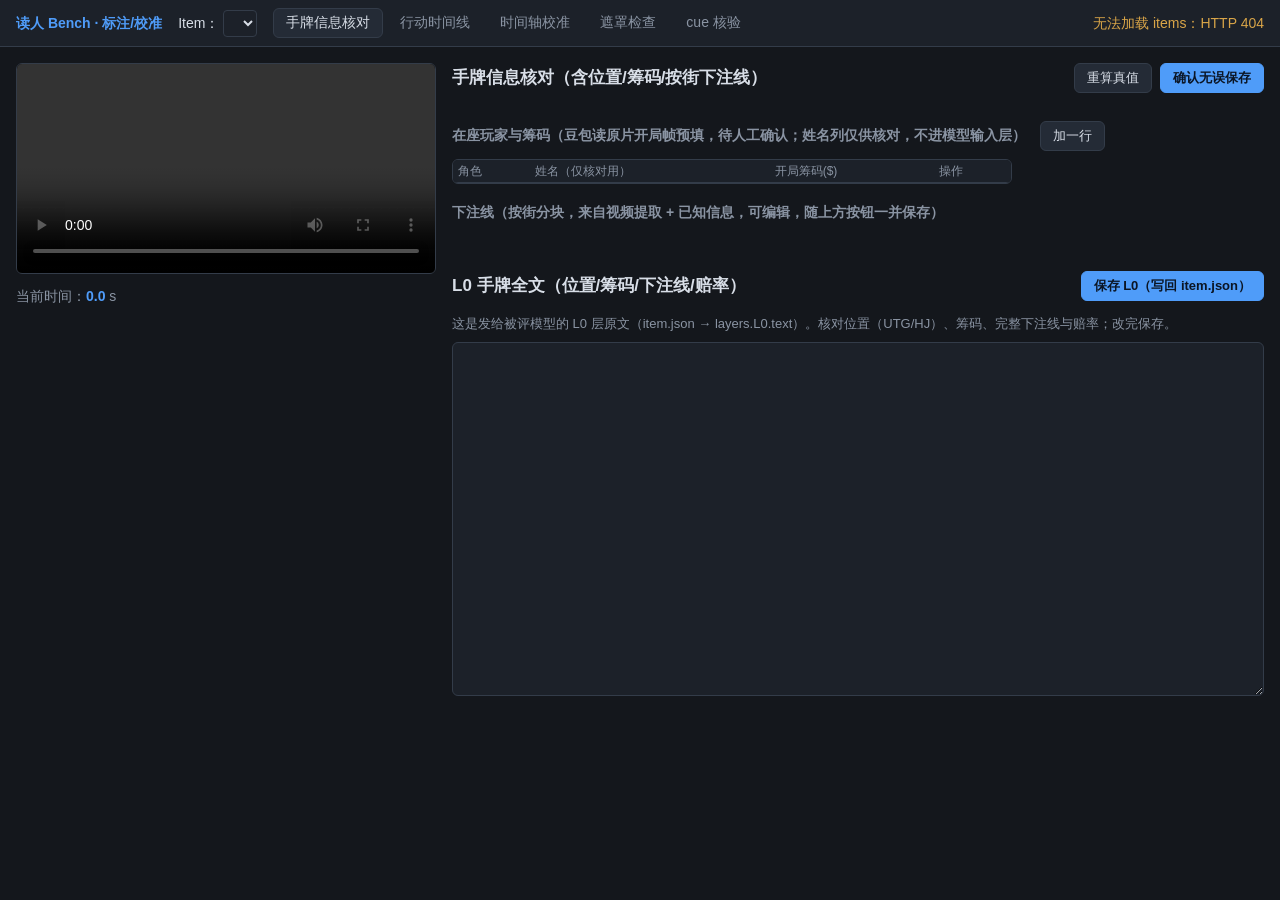
==== annotator/static/index.html @ 80746210 "readroom-bench v0.2: pipeline, runner, scoring, annotator, prompts, item metadata (no video assets) " ====
<!DOCTYPE html>
<html lang="zh-CN">
<head>
<meta charset="utf-8">
<meta name="viewport" content="width=device-width, initial-scale=1">
<title>读人 Bench 标注工具</title>
<link rel="stylesheet" href="style.css">
</head>
<body>
<header id="topbar">
  <span class="brand">读人 Bench · 标注/校准</span>
  <label>Item：
    <select id="item-select"></select>
  </label>
  <nav id="tabs">
    <button class="tab active" data-tab="truth">手牌信息核对</button>
    <button class="tab" data-tab="action">行动时间线</button>
    <button class="tab" data-tab="timeline">时间轴校准</button>
    <button class="tab" data-tab="mask">遮罩检查</button>
    <button class="tab" data-tab="cue">cue 核验</button>
  </nav>
  <span id="global-msg"></span>
</header>

<main id="layout">
  <aside id="video-pane">
    <video id="video" controls preload="metadata"></video>
    <div id="video-info">
      <span>当前时间：<b id="cur-time">0.0</b> s</span>
      <span id="video-missing" class="warn hidden">无视频文件</span>
    </div>
  </aside>

  <section id="content">
    <!-- 1. 手牌信息核对 -->
    <div class="panel active" id="panel-truth">
      <div class="panel-head">
        <h2>手牌信息核对（含位置/筹码/按街下注线） <span id="truth-verified-badge" class="badge hidden">已人工确认</span></h2>
        <div class="btns">
          <button id="btn-recompute">重算真值</button>
          <button id="btn-truth-save" class="primary">确认无误保存</button>
        </div>
      </div>
      <div id="truth-form" class="form-grid"></div>
      <h3 class="section-title">在座玩家与筹码（豆包读原片开局帧预填，待人工确认；姓名列仅供核对，不进模型输入层）
        <button id="btn-tp-add" style="margin-left:10px">加一行</button></h3>
      <div class="table-wrap" style="max-width:560px">
        <table id="tp-table">
          <thead><tr><th>角色</th><th>姓名（仅核对用）</th><th>开局筹码($)</th><th>操作</th></tr></thead>
          <tbody id="tp-tbody"></tbody>
        </table>
      </div>
      <h3 class="section-title">下注线（按街分块，来自视频提取 + 已知信息，可编辑，随上方按钮一并保存）</h3>
      <div id="bl-blocks"></div>
      <div id="truth-msg" class="msg"></div>
      <div class="panel-head" style="margin-top:18px">
        <h2>L0 手牌全文（位置/筹码/下注线/赔率）<span id="l0-verified-badge" class="badge hidden">已人工确认</span></h2>
        <div class="btns">
          <button id="btn-l0-save" class="primary">保存 L0（写回 item.json）</button>
        </div>
      </div>
      <p class="meta-line">这是发给被评模型的 L0 层原文（item.json → layers.L0.text）。核对位置（UTG/HJ）、筹码、完整下注线与赔率；改完保存。</p>
      <textarea id="l0-text" rows="16" spellcheck="false"></textarea>
      <div id="l0-msg" class="msg"></div>
    </div>

    <!-- 1.5 行动时间线 -->
    <div class="panel" id="panel-action">
      <div class="panel-head">
        <h2>行动时间线（下注动作 ↔ 视频秒）</h2>
        <div class="btns">
          <button id="btn-at-add-now">在当前播放时间新建动作</button>
          <button id="btn-at-save" class="primary">保存（标记已校准）</button>
        </div>
      </div>
      <p class="meta-line">由豆包看全程视频提取（黄色=初稿，绿色=人工）。左右拖动时间旁的 ⇔ 手柄微调秒数（视频实时跟随）；点击行跳视频。</p>
      <div class="table-wrap">
        <table id="at-table">
          <thead><tr>
            <th>时间(秒)</th><th>街</th><th>角色</th><th>动作</th><th>金额($)</th><th>来源</th><th>操作</th>
          </tr></thead>
          <tbody id="at-tbody"></tbody>
        </table>
      </div>
      <div id="at-msg" class="msg"></div>
    </div>

    <!-- 2. 时间轴校准 -->
    <div class="panel" id="panel-timeline">
      <div class="panel-head">
        <h2>时间轴校准</h2>
        <div class="btns">
          <button id="btn-tl-add-now">跳到当前播放时间新建事件</button>
          <button id="btn-tl-save" class="primary">保存（标记已校准）</button>
        </div>
      </div>
      <div id="tl-meta" class="meta-line"></div>
      <div id="tl-banned-warn" class="warn hidden"></div>
      <div class="table-wrap">
        <table id="tl-table">
          <thead><tr>
            <th>时间(秒)</th><th>谁</th><th class="th-content">观察内容（每行一条「字段: 内容」，可直接编辑）</th><th>来源</th><th>操作</th>
          </tr></thead>
          <tbody id="tl-tbody"></tbody>
        </table>
      </div>
      <div id="tl-msg" class="msg"></div>
    </div>

    <!-- 3. 遮罩检查 -->
    <div class="panel" id="panel-mask">
      <div class="panel-head">
        <h2>遮罩检查</h2>
        <div class="btns">
          <button id="btn-mask-save" class="primary">保存检查结果</button>
        </div>
      </div>
      <div class="mask-controls">
        <input id="mask-note" type="text" placeholder="泄露点备注（可选）">
        <button id="btn-mask-mark">标记当前时间为泄露点</button>
      </div>
      <div class="mask-controls">
        <label><input type="checkbox" id="mask-checked"> 本片已检查完毕</label>
        <span id="mask-conclusion" class="meta-line"></span>
      </div>
      <div class="table-wrap">
        <table id="mask-table">
          <thead><tr><th>时间(秒)</th><th>备注</th><th>操作</th></tr></thead>
          <tbody id="mask-tbody"></tbody>
        </table>
      </div>
      <div id="mask-msg" class="msg"></div>
    </div>

    <!-- 4. cue 核验 -->
    <div class="panel" id="panel-cue">
      <div class="panel-head">
        <h2>cue 核验（幻觉复核）</h2>
        <div class="btns">
          <button id="btn-cue-reload">重新加载</button>
          <button id="btn-cue-save" class="primary">保存复核结果</button>
        </div>
      </div>
      <div id="cue-stats" class="stats"></div>
      <div id="cue-groups"></div>
      <div id="cue-msg" class="msg"></div>
    </div>
  </section>
</main>

<script src="app.js"></script>
</body>
</html>
---- annotator/static/style.css ----
:root {
  --bg: #14171c;
  --bg2: #1c2129;
  --bg3: #242b36;
  --fg: #d8dee7;
  --fg-dim: #8a94a3;
  --accent: #4f9cf9;
  --green: #4cc38a;
  --red: #e5534b;
  --yellow: #d9a548;
  --border: #333c49;
}
* { box-sizing: border-box; }
html, body { margin: 0; padding: 0; background: var(--bg); color: var(--fg);
  font: 14px/1.5 -apple-system, "PingFang SC", "Microsoft YaHei", sans-serif; }

#topbar { display: flex; align-items: center; gap: 16px; flex-wrap: wrap;
  padding: 8px 16px; background: var(--bg2); border-bottom: 1px solid var(--border);
  position: sticky; top: 0; z-index: 10; }
.brand { font-weight: 700; color: var(--accent); }
#tabs { display: flex; gap: 4px; }
.tab { background: transparent; color: var(--fg-dim); border: 1px solid transparent;
  padding: 5px 12px; border-radius: 6px; cursor: pointer; font-size: 14px; }
.tab:hover { color: var(--fg); }
.tab.active { background: var(--bg3); color: var(--fg); border-color: var(--border); }
#global-msg { color: var(--yellow); margin-left: auto; }

#layout { display: flex; gap: 16px; padding: 16px; align-items: flex-start; }
#video-pane { flex: 0 0 420px; position: sticky; top: 58px; }
#video { width: 100%; background: #000; border: 1px solid var(--border); border-radius: 6px; }
#video-info { display: flex; gap: 12px; margin-top: 6px; color: var(--fg-dim); }
#video-info b { color: var(--accent); font-variant-numeric: tabular-nums; }
#content { flex: 1 1 auto; min-width: 0; }

.panel { display: none; }
.panel.active { display: block; }
.panel-head { display: flex; align-items: center; justify-content: space-between;
  gap: 12px; flex-wrap: wrap; margin-bottom: 10px; }
.panel-head h2 { margin: 0; font-size: 17px; }
.btns { display: flex; gap: 8px; }

button { background: var(--bg3); color: var(--fg); border: 1px solid var(--border);
  border-radius: 6px; padding: 5px 12px; cursor: pointer; font-size: 13px; }
button:hover { border-color: var(--accent); }
button.primary { background: var(--accent); border-color: var(--accent); color: #0b1524; font-weight: 600; }
button.danger { color: var(--red); }
button:disabled { opacity: .5; cursor: default; }

input, select, textarea { background: var(--bg2); color: var(--fg);
  border: 1px solid var(--border); border-radius: 4px; padding: 4px 6px; font-size: 13px; }
input:focus, select:focus { outline: none; border-color: var(--accent); }
input.readonly, input[readonly] { background: #191d24; color: var(--fg-dim); border-style: dashed; }
input.banned-hit { border-color: var(--red); background: #2c1a1a; color: #f0b0ac; }

.form-grid { display: grid; grid-template-columns: repeat(auto-fill, minmax(230px, 1fr)); gap: 10px 16px; }
.form-grid .field { display: flex; flex-direction: column; gap: 3px; }
.form-grid .field label { color: var(--fg-dim); font-size: 12px; }
.form-grid .field.wide { grid-column: 1 / -1; }

.badge { background: var(--green); color: #0b1a12; padding: 1px 8px; border-radius: 10px;
  font-size: 12px; font-weight: 600; }
.badge.gray { background: var(--bg3); color: var(--fg-dim); }
.hidden { display: none !important; }
.msg { margin-top: 10px; min-height: 20px; }
.msg.ok { color: var(--green); }
.msg.err { color: var(--red); }
.warn { color: var(--red); background: #2c1a1a; border: 1px solid var(--red);
  border-radius: 6px; padding: 6px 10px; margin-bottom: 8px; }
.meta-line { color: var(--fg-dim); font-size: 13px; margin-bottom: 8px; }

.table-wrap { overflow-x: auto; border: 1px solid var(--border); border-radius: 6px; }
table { border-collapse: collapse; width: 100%; font-size: 12.5px; }
th, td { border-bottom: 1px solid var(--border); padding: 2px 5px; text-align: left; vertical-align: top; }
th { background: var(--bg2); color: var(--fg-dim); position: sticky; top: 0; white-space: nowrap;
  font-weight: 500; font-size: 12px; }
th.th-content { width: 60%; }
tbody tr { cursor: pointer; }
tbody tr:hover { background: #202631; }
tr.flash { background: #2a3b55 !important; transition: background .2s; }
td input, td select { padding: 1px 4px; font-size: 12.5px; }
td button { padding: 1px 6px; font-size: 12px; }
#tl-table td:last-child, #at-table td:last-child,
#tl-table td:nth-last-child(2), #at-table td:nth-last-child(2) { white-space: nowrap; }
td input[type=text] { width: 100%; min-width: 60px; }
td input.t-input { width: 56px; }
td input.amt-input { width: 76px; }
/* 观察内容：单列多行文本，自动伸缩，内容完整可见 */
td textarea.ev-text { display: block; width: 100%; min-width: 240px; margin: 0;
  font: 12.5px/1.45 -apple-system, "PingFang SC", "Microsoft YaHei", sans-serif;
  background: transparent; color: var(--fg); border: 1px solid transparent; border-radius: 4px;
  padding: 1px 5px; resize: none; overflow: hidden; field-sizing: content; }
td textarea.ev-text:hover { border-color: var(--border); }
td textarea.ev-text:focus { outline: none; border-color: var(--accent); background: var(--bg2); }
td textarea.ev-text.banned-hit { border-color: var(--red); background: #2c1a1a; color: #f0b0ac; }
.src-doubao { color: var(--yellow); white-space: nowrap; }
.src-human { color: var(--green); white-space: nowrap; }

/* 下注线按街分块 */
.section-title { font-size: 14px; color: var(--fg-dim); margin: 18px 0 8px; font-weight: 600; }
.bl-block { border: 1px solid var(--border); border-radius: 6px; margin-bottom: 10px; overflow: hidden; }
.bl-head { display: flex; align-items: center; gap: 10px; padding: 4px 10px;
  background: var(--bg2); border-bottom: 1px solid var(--border); }
.bl-head b { color: var(--accent); }
.bl-head .bl-board { color: var(--fg); font-variant-numeric: tabular-nums; }
.bl-head .bl-l0 { color: var(--fg-dim); font-size: 12px; overflow-wrap: anywhere; }
.bl-block table { font-size: 12.5px; }
.bl-empty { color: var(--fg-dim); padding: 4px 10px; font-size: 12.5px; }

.mask-controls { display: flex; align-items: center; gap: 10px; margin-bottom: 10px; flex-wrap: wrap; }
.mask-controls input[type=text] { flex: 1 1 200px; }

.stats { display: flex; gap: 18px; flex-wrap: wrap; background: var(--bg2);
  border: 1px solid var(--border); border-radius: 6px; padding: 8px 12px; margin-bottom: 12px; }
.stats .stat b { color: var(--accent); }
.stats .hint { color: var(--fg-dim); }

.cue-group { margin-bottom: 18px; }
.cue-group h3 { font-size: 14px; color: var(--fg-dim); margin: 8px 0 6px; }
.judge-false { color: var(--red); }
.judge-true { color: var(--green); }
.judge-uncertain { color: var(--yellow); }
td .evidence { color: var(--fg-dim); font-size: 12px; max-width: 260px;
  display: inline-block; overflow-wrap: anywhere; }

/* L0 全文编辑 */
#l0-text { width: 100%; font: 13px/1.6 "SF Mono", Menlo, Consolas, monospace;
  background: var(--bg2); color: var(--fg); border: 1px solid var(--border);
  border-radius: 6px; padding: 10px; resize: vertical; white-space: pre-wrap; }
#l0-text:focus { outline: none; border-color: var(--accent); }

/* 行动时间线拖动手柄 */
.t-cell { white-space: nowrap; }
.drag-handle { display: inline-block; margin-left: 4px; padding: 2px 6px; border-radius: 4px;
  color: var(--fg-dim); cursor: ew-resize; user-select: none; touch-action: none;
  border: 1px dashed var(--border); }
.drag-handle:hover { color: var(--accent); border-color: var(--accent); }
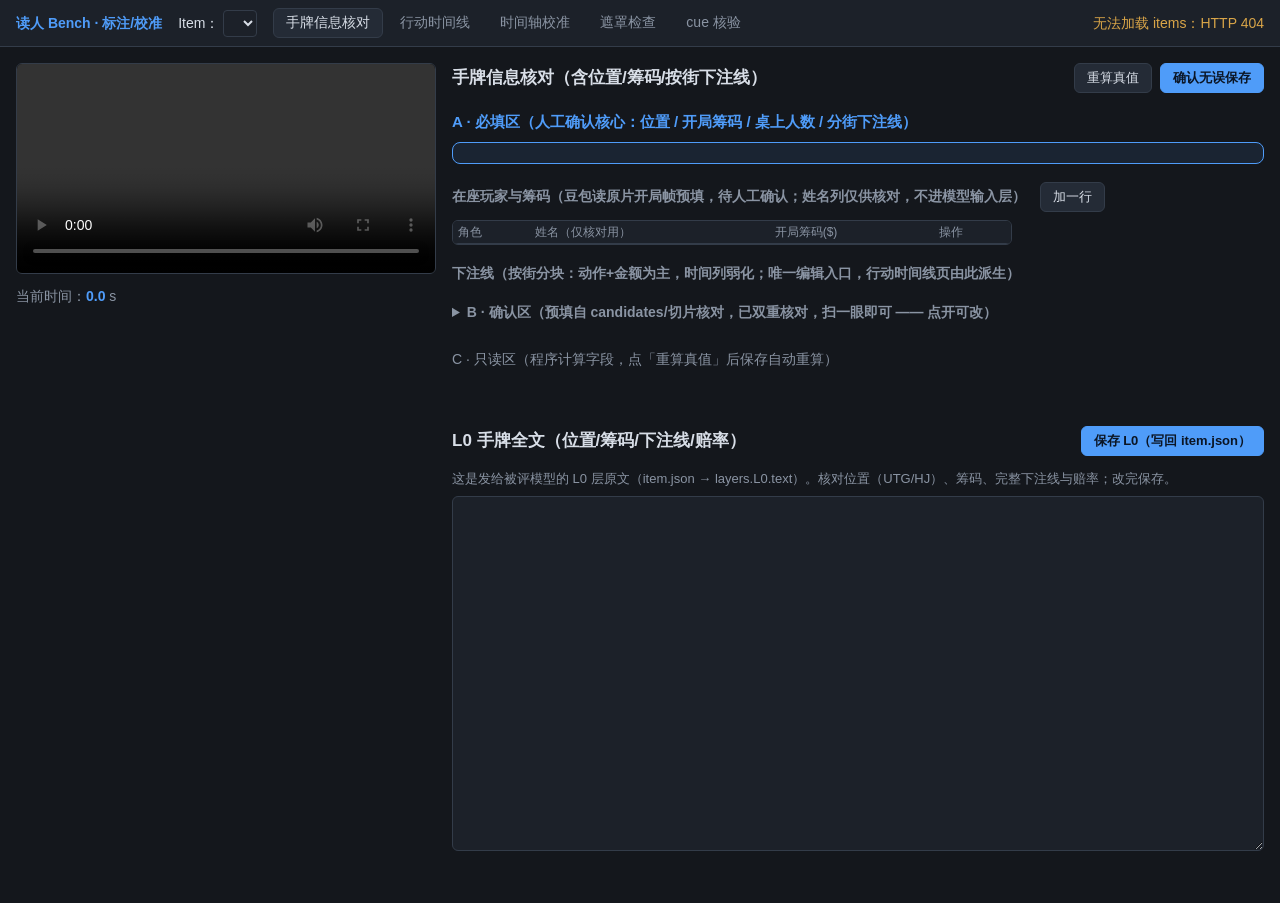
==== commit 3fcc80eb: "v0.2 final batch results: reports, merged runs, judge/cue audit, request archives; latest pipeline/r" ====
--- a/annotator/static/index.html
+++ b/annotator/static/index.html
@@ -35,13 +35,14 @@
     <!-- 1. 手牌信息核对 -->
     <div class="panel active" id="panel-truth">
       <div class="panel-head">
-        <h2>手牌信息核对（含位置/筹码/按街下注线） <span id="truth-verified-badge" class="badge hidden">已人工确认</span></h2>
+        <h2>手牌信息核对（含位置/筹码/按街下注线） <span id="truth-verified-badge" class="badge hidden">已人工确认</span> <a id="src-link" class="src-link hidden" href="#" target="_blank" rel="noopener">原片跳转 ↗</a></h2>
         <div class="btns">
           <button id="btn-recompute">重算真值</button>
           <button id="btn-truth-save" class="primary">确认无误保存</button>
         </div>
       </div>
-      <div id="truth-form" class="form-grid"></div>
+      <h3 class="section-title tier-a-title">A · 必填区（人工确认核心：位置 / 开局筹码 / 桌上人数 / 分街下注线）</h3>
+      <div id="truth-form-a" class="form-grid tier-a"></div>
       <h3 class="section-title">在座玩家与筹码（豆包读原片开局帧预填，待人工确认；姓名列仅供核对，不进模型输入层）
         <button id="btn-tp-add" style="margin-left:10px">加一行</button></h3>
       <div class="table-wrap" style="max-width:560px">
@@ -50,8 +51,14 @@
           <tbody id="tp-tbody"></tbody>
         </table>
       </div>
-      <h3 class="section-title">下注线（按街分块，来自视频提取 + 已知信息，可编辑，随上方按钮一并保存）</h3>
+      <h3 class="section-title">下注线（按街分块：动作+金额为主，时间列弱化；唯一编辑入口，行动时间线页由此派生）</h3>
       <div id="bl-blocks"></div>
+      <details id="truth-b-details">
+        <summary class="section-title">B · 确认区（预填自 candidates/切片核对，已双重核对，扫一眼即可 —— 点开可改）<span id="truth-b-preview" class="b-preview"></span></summary>
+        <div id="truth-form-b" class="form-grid"></div>
+      </details>
+      <h3 class="section-title tier-c-title">C · 只读区（程序计算字段，点「重算真值」后保存自动重算）</h3>
+      <div id="truth-form-c" class="form-grid tier-c"></div>
       <div id="truth-msg" class="msg"></div>
       <div class="panel-head" style="margin-top:18px">
         <h2>L0 手牌全文（位置/筹码/下注线/赔率）<span id="l0-verified-badge" class="badge hidden">已人工确认</span></h2>
@@ -64,20 +71,16 @@
       <div id="l0-msg" class="msg"></div>
     </div>
 
-    <!-- 1.5 行动时间线 -->
+    <!-- 1.5 行动时间线（只读派生视图） -->
     <div class="panel" id="panel-action">
       <div class="panel-head">
-        <h2>行动时间线（下注动作 ↔ 视频秒）</h2>
-        <div class="btns">
-          <button id="btn-at-add-now">在当前播放时间新建动作</button>
-          <button id="btn-at-save" class="primary">保存（标记已校准）</button>
-        </div>
+        <h2>行动时间线（只读）</h2>
       </div>
-      <p class="meta-line">由豆包看全程视频提取（黄色=初稿，绿色=人工）。左右拖动时间旁的 ⇔ 手柄微调秒数（视频实时跟随）；点击行跳视频。</p>
+      <p class="meta-line">本页由手牌核对页的分街下注线自动生成，请在核对页编辑。点击行跳视频。</p>
       <div class="table-wrap">
         <table id="at-table">
           <thead><tr>
-            <th>时间(秒)</th><th>街</th><th>角色</th><th>动作</th><th>金额($)</th><th>来源</th><th>操作</th>
+            <th>时间(秒)</th><th>街</th><th>角色</th><th>动作</th><th>金额($)</th><th>来源</th>
           </tr></thead>
           <tbody id="at-tbody"></tbody>
         </table>
--- a/annotator/static/style.css
+++ b/annotator/static/style.css
@@ -60,6 +60,8 @@
 .badge { background: var(--green); color: #0b1a12; padding: 1px 8px; border-radius: 10px;
   font-size: 12px; font-weight: 600; }
 .badge.gray { background: var(--bg3); color: var(--fg-dim); }
+.src-link { color: var(--accent); font-size: 13px; font-weight: 400; margin-left: 6px; text-decoration: none; border-bottom: 1px dashed var(--accent); }
+.src-link:hover { border-bottom-style: solid; }
 .hidden { display: none !important; }
 .msg { margin-top: 10px; min-height: 20px; }
 .msg.ok { color: var(--green); }
@@ -88,7 +90,7 @@
 td textarea.ev-text { display: block; width: 100%; min-width: 240px; margin: 0;
   font: 12.5px/1.45 -apple-system, "PingFang SC", "Microsoft YaHei", sans-serif;
   background: transparent; color: var(--fg); border: 1px solid transparent; border-radius: 4px;
-  padding: 1px 5px; resize: none; overflow: hidden; field-sizing: content; }
+  padding: 1px 5px; resize: none; overflow: visible; min-height: 1.6em; line-height: 1.45; }
 td textarea.ev-text:hover { border-color: var(--border); }
 td textarea.ev-text:focus { outline: none; border-color: var(--accent); background: var(--bg2); }
 td textarea.ev-text.banned-hit { border-color: var(--red); background: #2c1a1a; color: #f0b0ac; }
@@ -134,3 +136,29 @@
   color: var(--fg-dim); cursor: ew-resize; user-select: none; touch-action: none;
   border: 1px dashed var(--border); }
 .drag-handle:hover { color: var(--accent); border-color: var(--accent); }
+
+/* 核对页三档分区 */
+.tier-a-title { color: var(--accent); font-size: 15px; }
+.form-grid.tier-a { border: 1px solid var(--accent); border-radius: 8px; padding: 10px 12px; background: #1a2432; }
+.form-grid.tier-a .field label { color: var(--fg); }
+.tier-c-title { color: var(--fg-dim); font-weight: 500; }
+.form-grid.tier-c { opacity: .65; }
+#truth-b-details { margin: 18px 0 6px; }
+#truth-b-details > summary { cursor: pointer; list-style: revert; }
+#truth-b-details[open] > summary .b-preview { display: none; }
+#truth-b-details .form-grid { margin-top: 8px; }
+.b-preview { color: var(--fg); font-weight: 400; font-size: 12.5px; }
+/* 下注线时间列弱化 */
+.bl-block input.t-dim { opacity: .45; border-style: dashed; }
+.bl-block input.t-dim:focus { opacity: 1; }
+
+/* 时间轴聚类块 */
+.anchor-input { width: 100%; font-weight: 600; box-sizing: border-box; }
+.blk-wf { margin-top: 4px; }
+.t-sep { color: #888; }
+textarea.blk-summary { width: 100%; box-sizing: border-box; }
+.blk-speech-label { margin-top: 6px; font-size: 12px; color: #8a6d00; }
+textarea.blk-speech { width: 100%; box-sizing: border-box; background: #fff7d6;
+  border: 1px solid #e6c200; border-radius: 4px; font-family: inherit; font-size: 13px; padding: 4px 6px; }
+.blk-banned { margin-top: 4px; padding: 2px 6px; background: #fff3bf; color: #8a6d00;
+  border-radius: 4px; font-size: 12px; }
